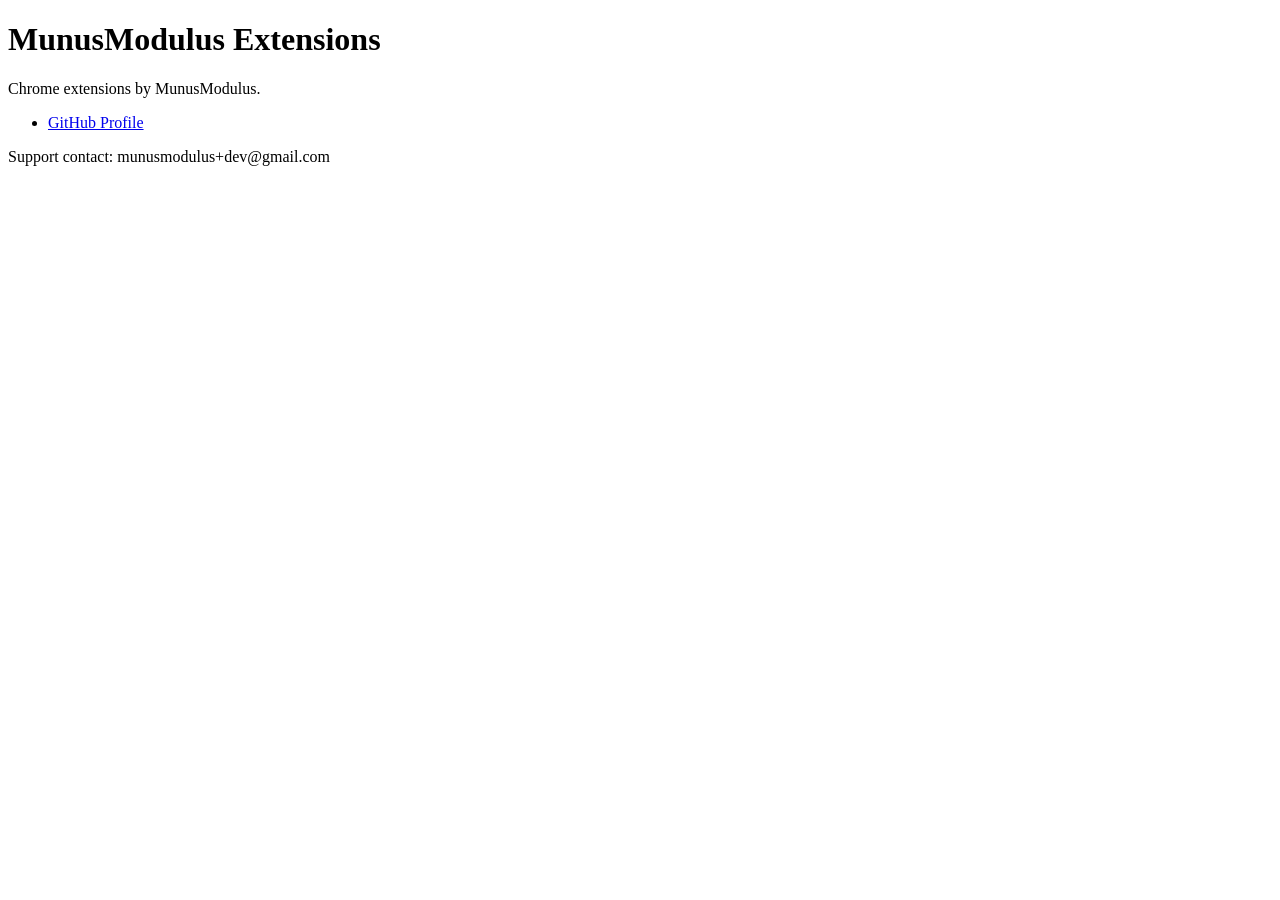
==== index.html @ d0b2956b "Create index.html Tabmission — Master Your Browsing Flow  Tabmission is a powerful browser extensi" ====
<!DOCTYPE html>
<html lang="en">
<head>
  <meta charset="utf-8">
  <meta name="viewport" content="width=device-width, initial-scale=1">
  <title>MunusModulus Extensions</title>
</head>
<body>
  <h1>MunusModulus Extensions</h1>
  <p>Chrome extensions by MunusModulus.</p>

  <ul>
    <li><a href="https://github.com/MunusModulus">GitHub Profile</a></li>
  </ul>

  <p>Support contact: munusmodulus+dev@gmail.com</p>
</body>
</html>
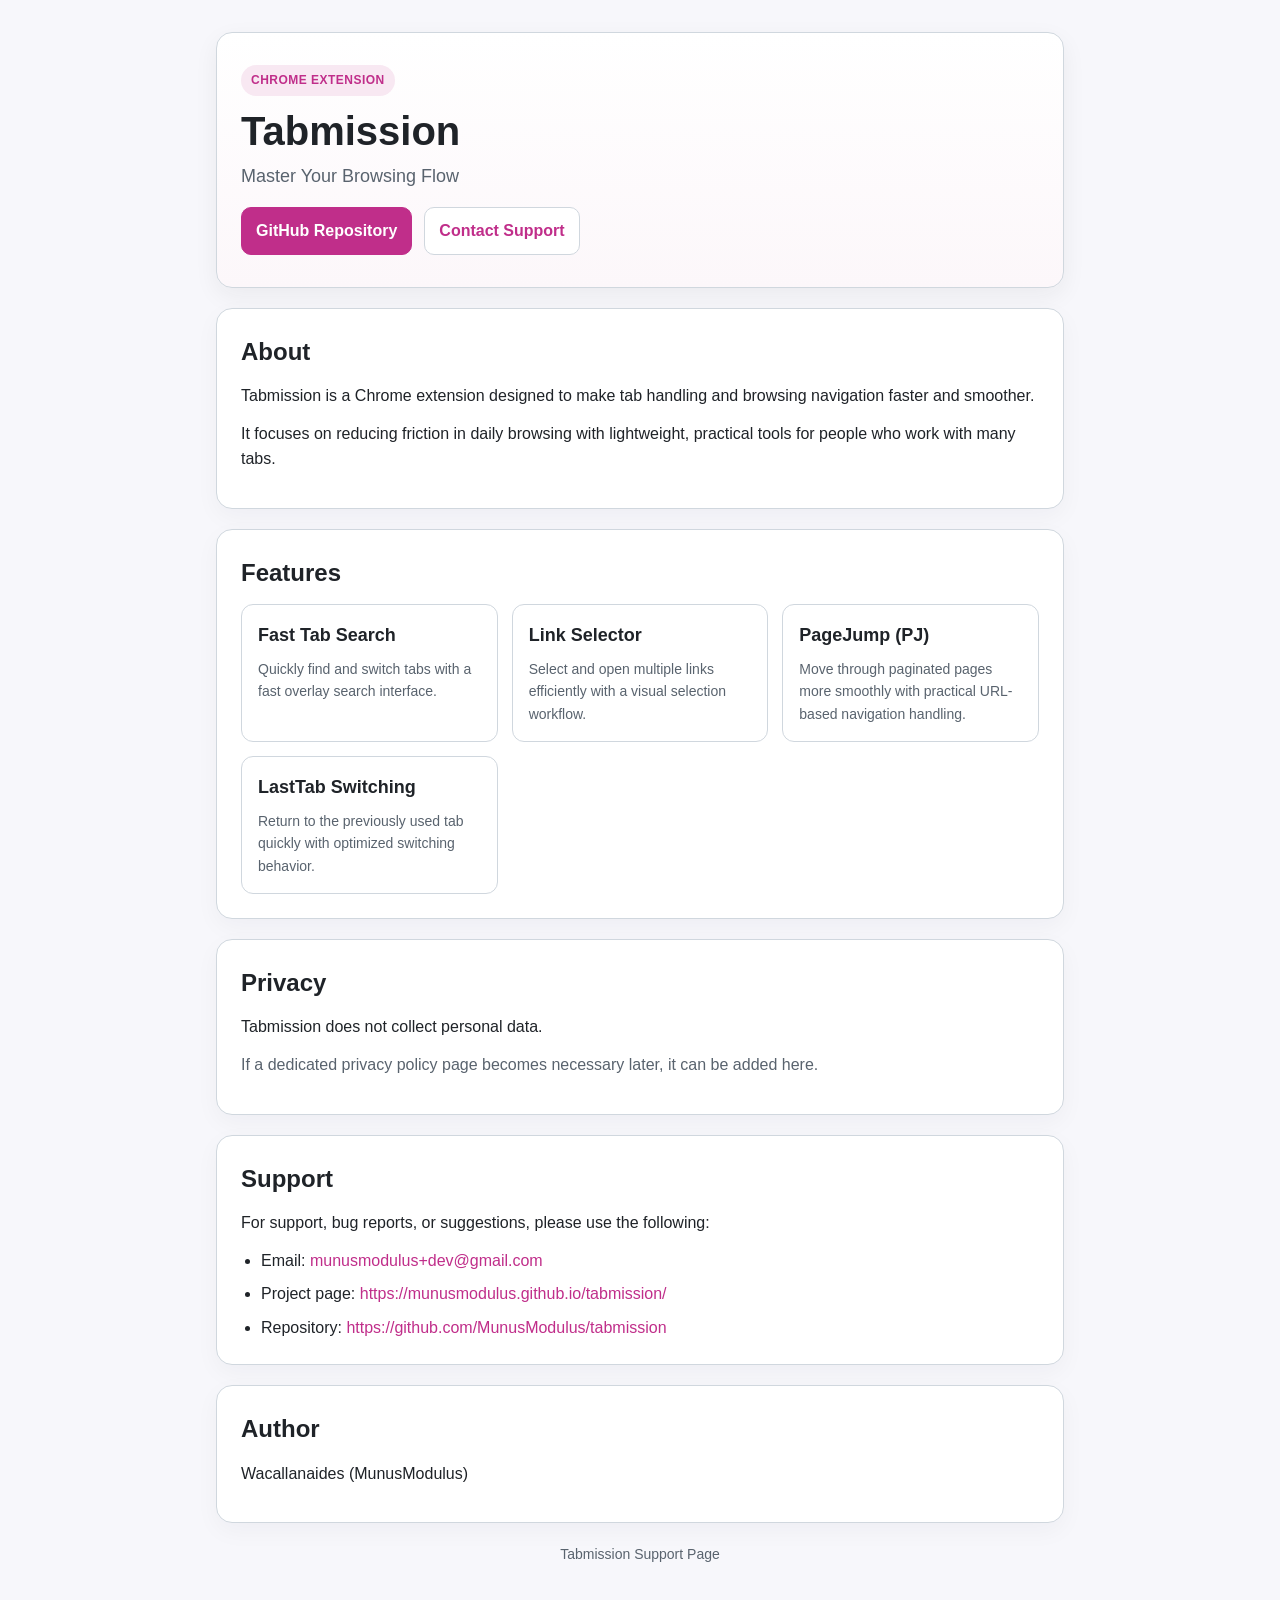
==== commit 6a036e15: "Update index.html" ====
--- a/index.html
+++ b/index.html
@@ -3,16 +3,263 @@
 <head>
   <meta charset="utf-8">
   <meta name="viewport" content="width=device-width, initial-scale=1">
-  <title>MunusModulus Extensions</title>
+  <title>Tabmission</title>
+  <meta name="description" content="Tabmission is a Chrome extension for faster tab handling and smoother browsing workflow.">
+  <style>
+    :root {
+      --bg: #f7f7fb;
+      --card: #ffffff;
+      --text: #1f2328;
+      --sub: #59636e;
+      --line: #d0d7de;
+      --accent: #c02e8a;
+      --accent-soft: #f8e8f2;
+    }
+
+    * {
+      box-sizing: border-box;
+    }
+
+    body {
+      margin: 0;
+      font-family: Arial, Helvetica, sans-serif;
+      background: var(--bg);
+      color: var(--text);
+      line-height: 1.6;
+    }
+
+    .wrap {
+      max-width: 880px;
+      margin: 0 auto;
+      padding: 32px 16px 64px;
+    }
+
+    .hero {
+      background: linear-gradient(180deg, #ffffff 0%, #fcf7fa 100%);
+      border: 1px solid var(--line);
+      border-radius: 16px;
+      padding: 32px 24px;
+      box-shadow: 0 8px 24px rgba(31, 35, 40, 0.06);
+    }
+
+    .badge {
+      display: inline-block;
+      margin-bottom: 12px;
+      padding: 6px 10px;
+      border-radius: 999px;
+      background: var(--accent-soft);
+      color: var(--accent);
+      font-size: 12px;
+      font-weight: 700;
+      letter-spacing: 0.04em;
+      text-transform: uppercase;
+    }
+
+    h1 {
+      margin: 0 0 8px;
+      font-size: 40px;
+      line-height: 1.15;
+    }
+
+    .tagline {
+      margin: 0;
+      font-size: 18px;
+      color: var(--sub);
+    }
+
+    .section {
+      margin-top: 20px;
+      background: var(--card);
+      border: 1px solid var(--line);
+      border-radius: 16px;
+      padding: 24px;
+      box-shadow: 0 8px 24px rgba(31, 35, 40, 0.04);
+    }
+
+    h2 {
+      margin: 0 0 12px;
+      font-size: 24px;
+    }
+
+    p {
+      margin: 0 0 12px;
+    }
+
+    ul {
+      margin: 0;
+      padding-left: 20px;
+    }
+
+    li + li {
+      margin-top: 8px;
+    }
+
+    a {
+      color: var(--accent);
+      text-decoration: none;
+    }
+
+    a:hover {
+      text-decoration: underline;
+    }
+
+    .links {
+      display: flex;
+      flex-wrap: wrap;
+      gap: 12px;
+      margin-top: 16px;
+    }
+
+    .btn {
+      display: inline-block;
+      padding: 10px 14px;
+      border: 1px solid var(--line);
+      border-radius: 10px;
+      background: #fff;
+      font-weight: 600;
+    }
+
+    .btn.primary {
+      border-color: var(--accent);
+      background: var(--accent);
+      color: #fff;
+    }
+
+    .grid {
+      display: grid;
+      grid-template-columns: repeat(auto-fit, minmax(220px, 1fr));
+      gap: 14px;
+      margin-top: 12px;
+    }
+
+    .feature {
+      border: 1px solid var(--line);
+      border-radius: 12px;
+      padding: 16px;
+      background: #fff;
+    }
+
+    .feature h3 {
+      margin: 0 0 8px;
+      font-size: 18px;
+    }
+
+    .feature p {
+      margin: 0;
+      color: var(--sub);
+      font-size: 14px;
+    }
+
+    .muted {
+      color: var(--sub);
+    }
+
+    .footer {
+      margin-top: 20px;
+      text-align: center;
+      color: var(--sub);
+      font-size: 14px;
+    }
+
+    code {
+      padding: 2px 6px;
+      border-radius: 6px;
+      background: #f1f3f5;
+      font-family: Consolas, Monaco, monospace;
+      font-size: 0.95em;
+    }
+
+    @media (max-width: 640px) {
+      .hero,
+      .section {
+        padding: 20px;
+      }
+
+      h1 {
+        font-size: 32px;
+      }
+
+      .tagline {
+        font-size: 16px;
+      }
+    }
+  </style>
 </head>
 <body>
-  <h1>MunusModulus Extensions</h1>
-  <p>Chrome extensions by MunusModulus.</p>
-
-  <ul>
-    <li><a href="https://github.com/MunusModulus">GitHub Profile</a></li>
-  </ul>
-
-  <p>Support contact: munusmodulus+dev@gmail.com</p>
+  <div class="wrap">
+    <section class="hero">
+      <div class="badge">Chrome Extension</div>
+      <h1>Tabmission</h1>
+      <p class="tagline">Master Your Browsing Flow</p>
+
+      <div class="links">
+        <a class="btn primary" href="https://github.com/MunusModulus/tabmission" target="_blank" rel="noopener noreferrer">GitHub Repository</a>
+        <a class="btn" href="mailto:munusmodulus+dev@gmail.com">Contact Support</a>
+      </div>
+    </section>
+
+    <section class="section">
+      <h2>About</h2>
+      <p>
+        Tabmission is a Chrome extension designed to make tab handling and browsing navigation faster and smoother.
+      </p>
+      <p>
+        It focuses on reducing friction in daily browsing with lightweight, practical tools for people who work with many tabs.
+      </p>
+    </section>
+
+    <section class="section">
+      <h2>Features</h2>
+      <div class="grid">
+        <div class="feature">
+          <h3>Fast Tab Search</h3>
+          <p>Quickly find and switch tabs with a fast overlay search interface.</p>
+        </div>
+        <div class="feature">
+          <h3>Link Selector</h3>
+          <p>Select and open multiple links efficiently with a visual selection workflow.</p>
+        </div>
+        <div class="feature">
+          <h3>PageJump (PJ)</h3>
+          <p>Move through paginated pages more smoothly with practical URL-based navigation handling.</p>
+        </div>
+        <div class="feature">
+          <h3>LastTab Switching</h3>
+          <p>Return to the previously used tab quickly with optimized switching behavior.</p>
+        </div>
+      </div>
+    </section>
+
+    <section class="section">
+      <h2>Privacy</h2>
+      <p>
+        Tabmission does not collect personal data.
+      </p>
+      <p class="muted">
+        If a dedicated privacy policy page becomes necessary later, it can be added here.
+      </p>
+    </section>
+
+    <section class="section">
+      <h2>Support</h2>
+      <p>
+        For support, bug reports, or suggestions, please use the following:
+      </p>
+      <ul>
+        <li>Email: <a href="mailto:munusmodulus+dev@gmail.com">munusmodulus+dev@gmail.com</a></li>
+        <li>Project page: <a href="https://munusmodulus.github.io/tabmission/" target="_blank" rel="noopener noreferrer">https://munusmodulus.github.io/tabmission/</a></li>
+        <li>Repository: <a href="https://github.com/MunusModulus/tabmission" target="_blank" rel="noopener noreferrer">https://github.com/MunusModulus/tabmission</a></li>
+      </ul>
+    </section>
+
+    <section class="section">
+      <h2>Author</h2>
+      <p>Wacallanaides (MunusModulus)</p>
+    </section>
+
+    <div class="footer">
+      <p>Tabmission Support Page</p>
+    </div>
+  </div>
 </body>
 </html>
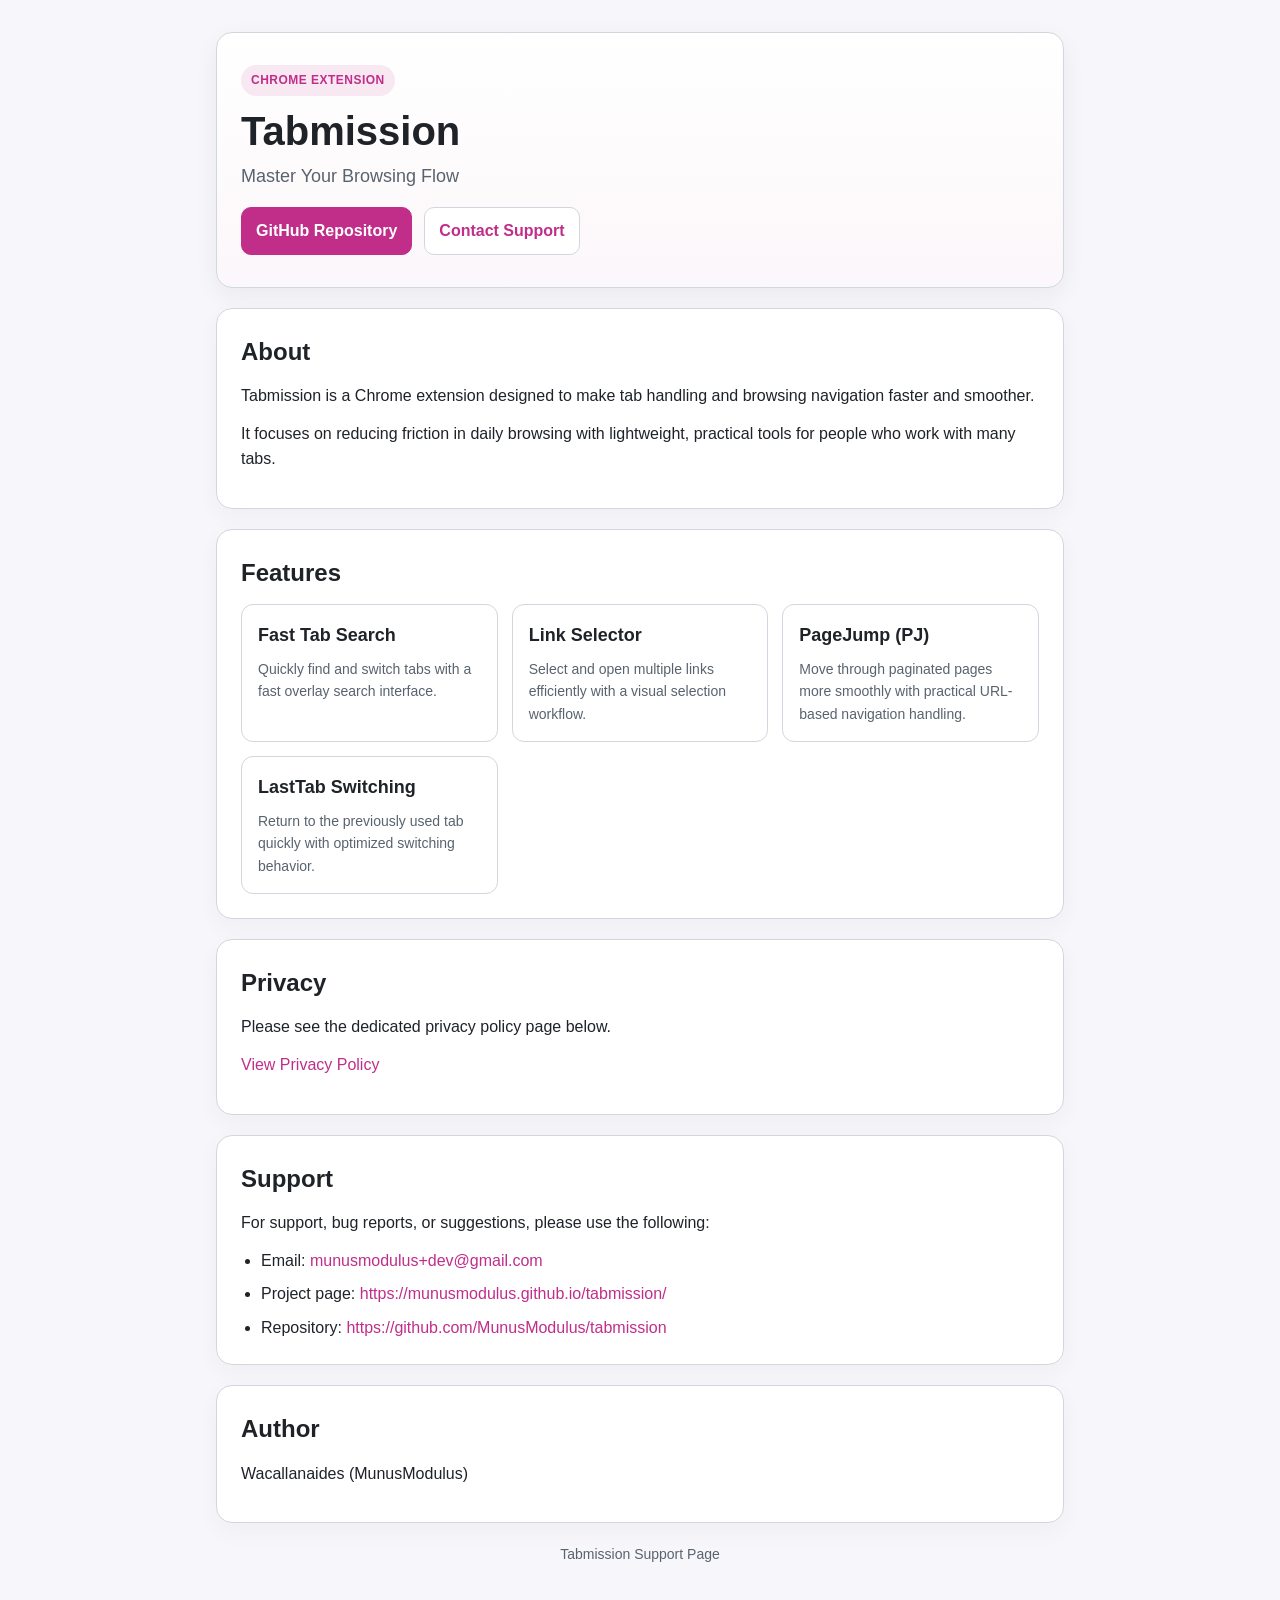
==== commit 0a600518: "Update index.html" ====
--- a/index.html
+++ b/index.html
@@ -232,12 +232,8 @@
 
     <section class="section">
       <h2>Privacy</h2>
-      <p>
-        Tabmission does not collect personal data.
-      </p>
-      <p class="muted">
-        If a dedicated privacy policy page becomes necessary later, it can be added here.
-      </p>
+      <p>Please see the dedicated privacy policy page below.</p>
+      <p><a href="./privacy.html">View Privacy Policy</a></p>
     </section>
 
     <section class="section">
